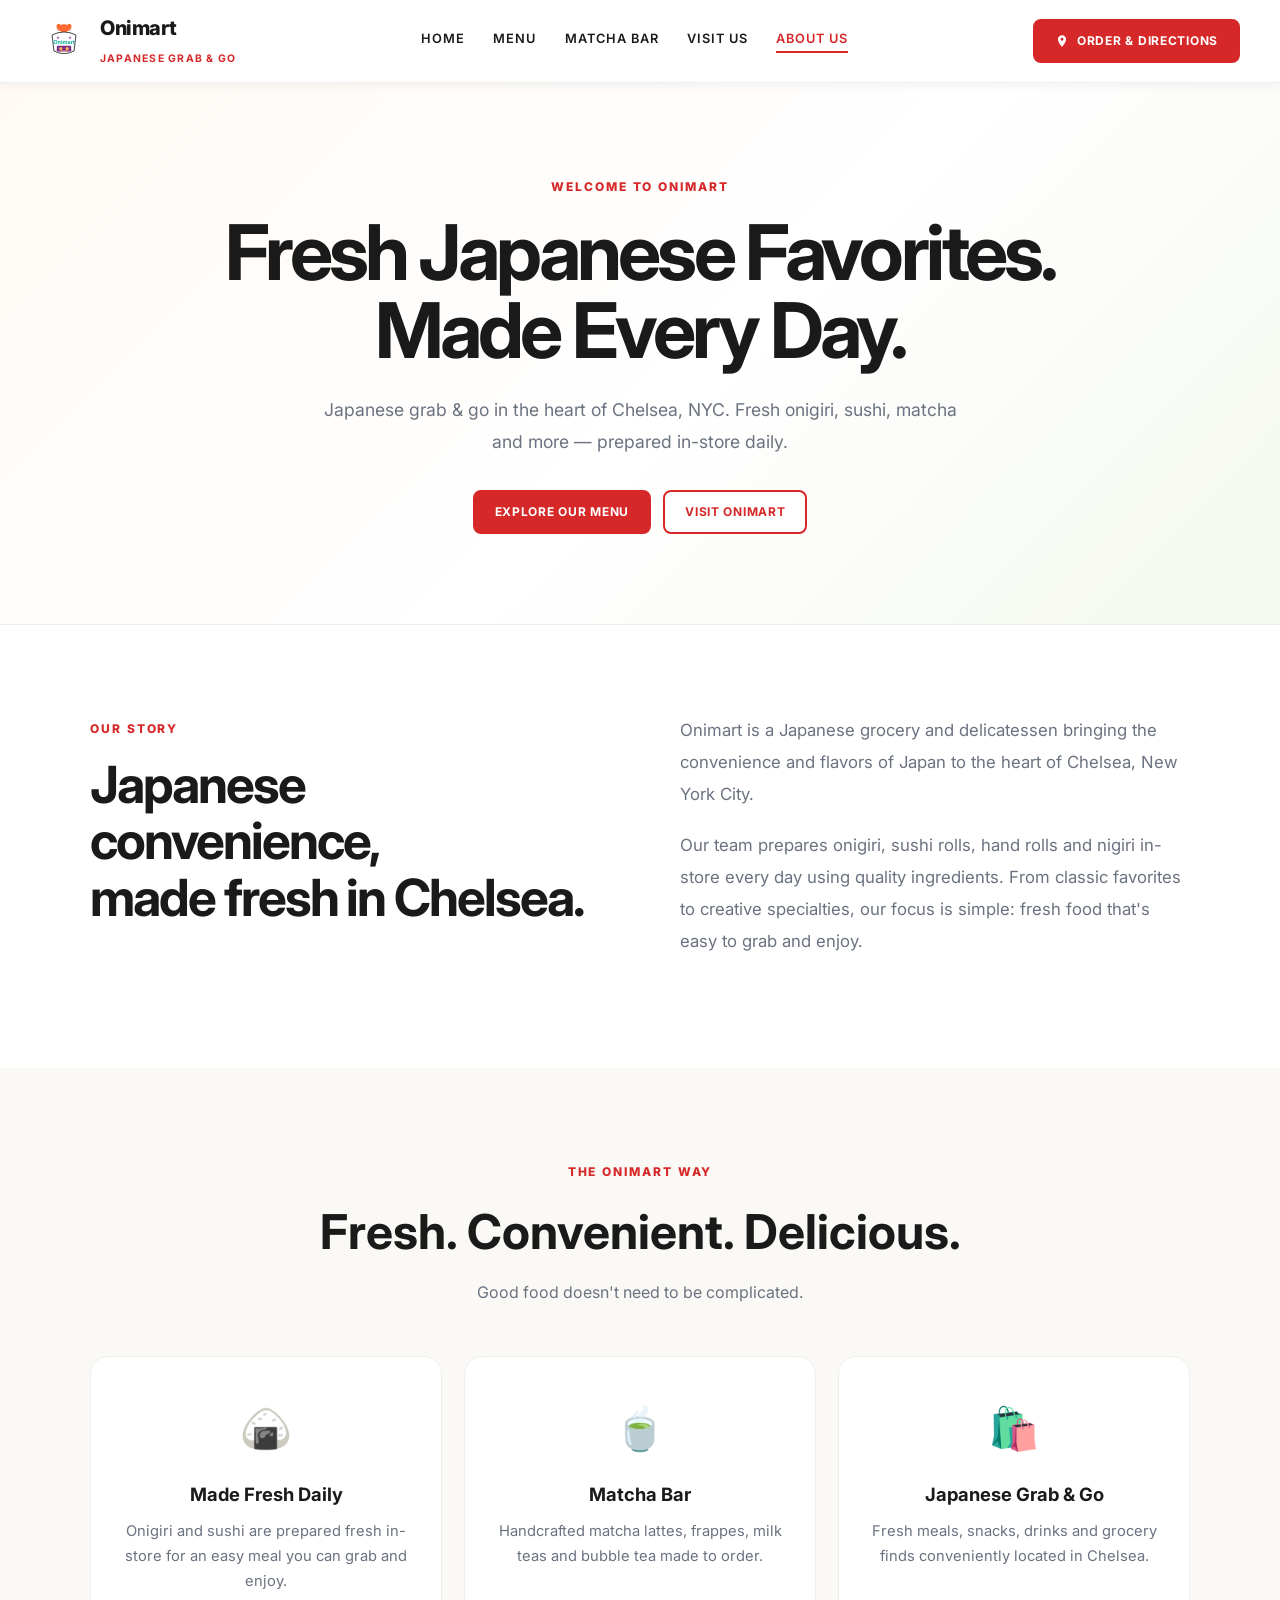
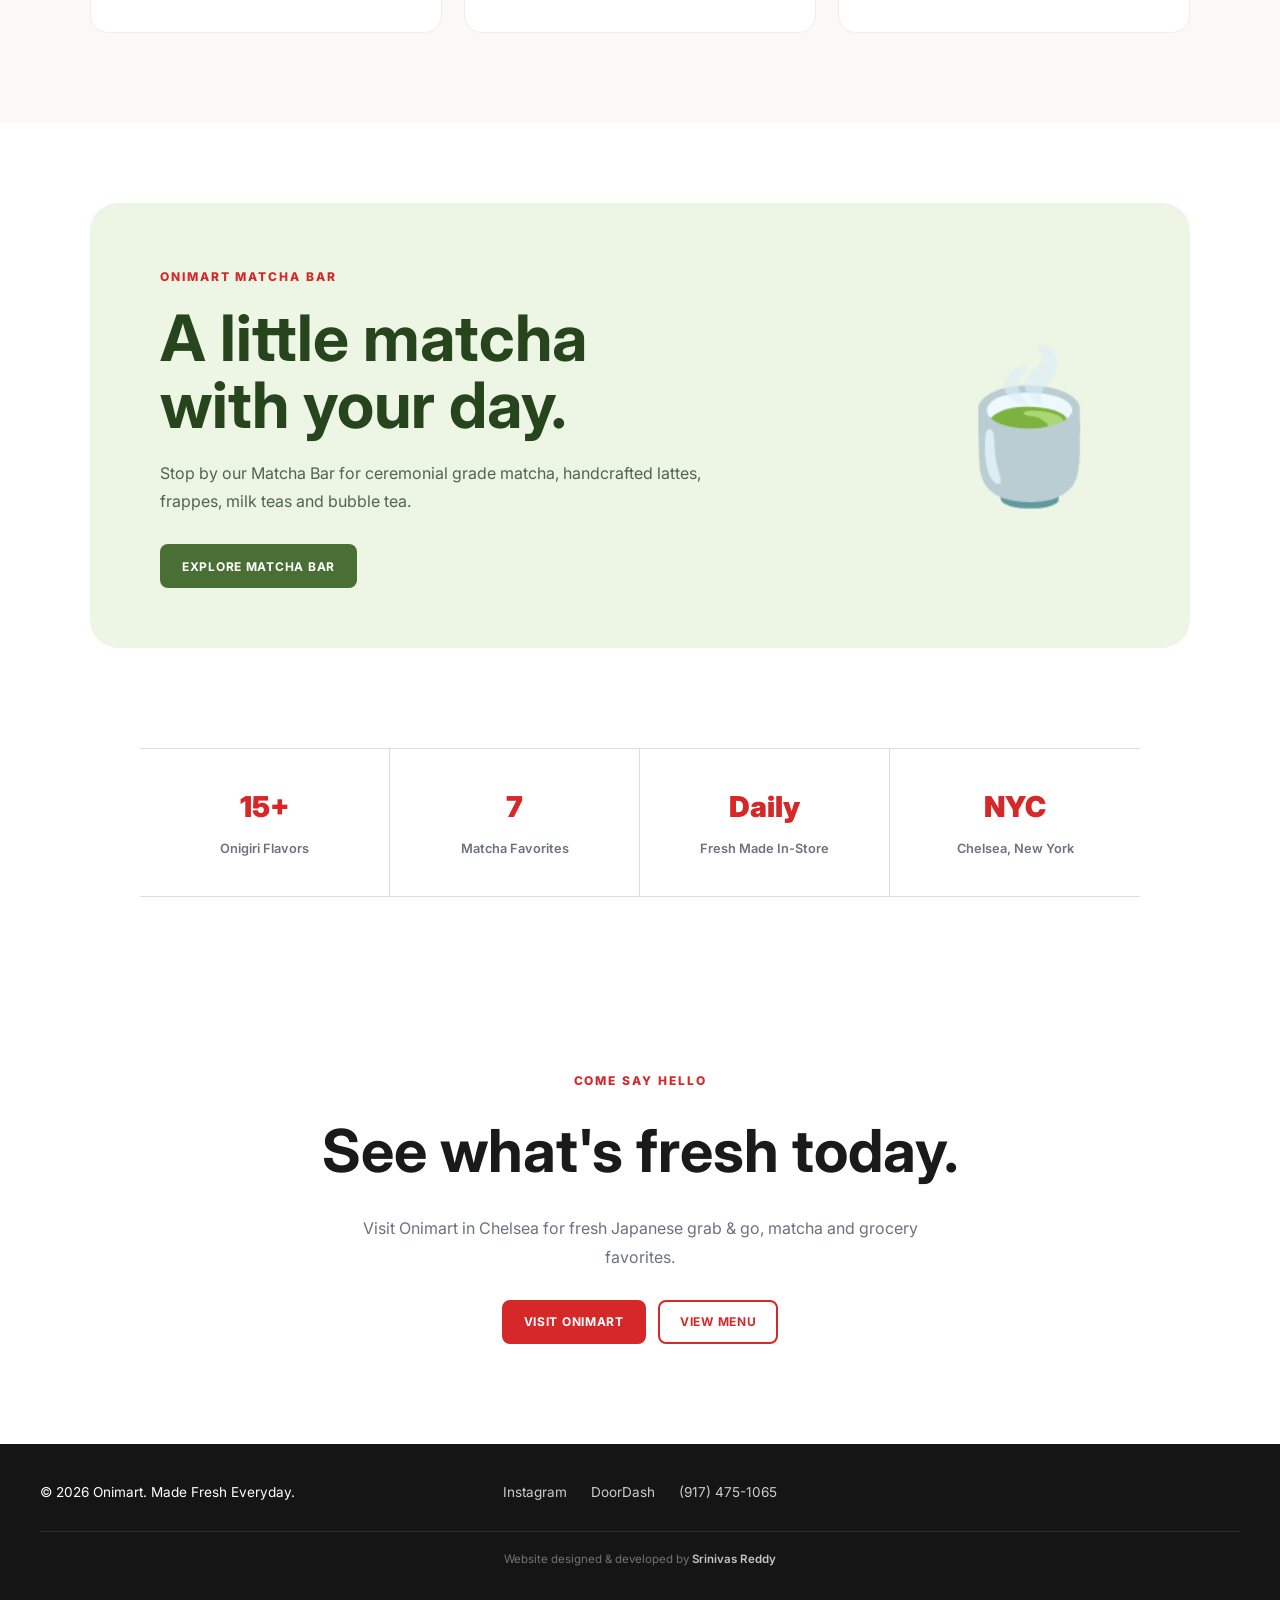
==== about.html @ 90e9485f "Upload Onimart website" ====
<!DOCTYPE html>
<html lang="en">
<head>
  <meta charset="UTF-8">
  <meta name="viewport" content="width=device-width, initial-scale=1.0">
  <meta name="description" content="About Onimart — Japanese grab & go grocery and delicatessen in Chelsea, NYC.">
  <title>About Us — Onimart</title>
  <link rel="preconnect" href="https://fonts.googleapis.com">
  <link rel="preconnect" href="https://fonts.gstatic.com" crossorigin>
  <link href="https://fonts.googleapis.com/css2?family=Inter:wght@400;600;700;800;900&display=swap" rel="stylesheet">
  <link rel="stylesheet" href="css/styles.css">
  <link rel="icon" href="assets/logo.svg" type="image/svg+xml">
</head>
<body>

  <header class="site-header">
    <div class="container header-inner">
      <a href="index.html" class="brand">
        <img src="assets/logo.svg" alt="Onimart logo">
        <div class="brand-text">
          <strong>Onimart</strong>
          <span>Japanese Grab &amp; Go</span>
        </div>
      </a>
      <button class="menu-toggle" aria-label="Toggle menu"><span></span><span></span><span></span></button>
      <nav class="main-nav">
        <a href="index.html">Home</a>
        <a href="menu.html">Menu</a>
        <a href="matcha-bar.html">Matcha Bar</a>
        <a href="visit.html">Visit Us</a>
        <a href="about.html" class="active">About Us</a>
      </nav>
      <a href="https://www.doordash.com/store/onimart-new-york-43599491/" class="btn btn-red header-cta" target="_blank" rel="noopener">
        <svg width="14" height="14" viewBox="0 0 24 24" fill="currentColor"><path d="M12 2C8.13 2 5 5.13 5 9c0 5.25 7 13 7 13s7-7.75 7-13c0-3.87-3.13-7-7-7zm0 9.5a2.5 2.5 0 010-5 2.5 2.5 0 010 5z"/></svg>
        Order &amp; Directions
      </a>
    </div>
  </header>

  <!-- ================= ABOUT HERO ================= -->
<section class="about-hero">
  <div class="container about-hero-inner">

    <span class="about-eyebrow">WELCOME TO ONIMART</span>

    <h1>Fresh Japanese Favorites.<br>Made Every Day.</h1>

    <p>
      Japanese grab &amp; go in the heart of Chelsea, NYC.
      Fresh onigiri, sushi, matcha and more — prepared in-store daily.
    </p>

    <div class="about-hero-actions">
      <a href="menu.html" class="btn btn-red">Explore Our Menu</a>
      <a href="visit.html" class="btn about-outline-btn">Visit Onimart</a>
    </div>

  </div>
</section>


<main>

  <!-- ================= OUR STORY ================= -->
  <section class="about-story">
    <div class="container about-story-grid">

      <div class="about-story-heading">
        <span class="about-small-title">OUR STORY</span>

        <h2>
          Japanese convenience,<br>
          made fresh in Chelsea.
        </h2>
      </div>

      <div class="about-story-text">
        <p>
          Onimart is a Japanese grocery and delicatessen bringing the
          convenience and flavors of Japan to the heart of Chelsea,
          New York City.
        </p>

        <p>
          Our team prepares onigiri, sushi rolls, hand rolls and nigiri
          in-store every day using quality ingredients. From classic
          favorites to creative specialties, our focus is simple:
          fresh food that's easy to grab and enjoy.
        </p>
      </div>

    </div>
  </section>


  <!-- ================= WHAT MAKES US ONIMART ================= -->
  <section class="about-features">
    <div class="container">

      <div class="about-section-heading">
        <span>THE ONIMART WAY</span>
        <h2>Fresh. Convenient. Delicious.</h2>
        <p>Good food doesn't need to be complicated.</p>
      </div>


      <div class="about-feature-grid">

        <div class="about-feature-card">
          <div class="about-feature-icon">🍙</div>

          <h3>Made Fresh Daily</h3>

          <p>
            Onigiri and sushi are prepared fresh in-store
            for an easy meal you can grab and enjoy.
          </p>
        </div>


        <div class="about-feature-card">
          <div class="about-feature-icon">🍵</div>

          <h3>Matcha Bar</h3>

          <p>
            Handcrafted matcha lattes, frappes, milk teas
            and bubble tea made to order.
          </p>
        </div>


        <div class="about-feature-card">
          <div class="about-feature-icon">🛍️</div>

          <h3>Japanese Grab &amp; Go</h3>

          <p>
            Fresh meals, snacks, drinks and grocery finds
            conveniently located in Chelsea.
          </p>
        </div>

      </div>
    </div>
  </section>


  <!-- ================= MATCHA FEATURE ================= -->
  <section class="about-matcha">
    <div class="container about-matcha-inner">

      <div class="about-matcha-content">

        <span class="about-small-title">ONIMART MATCHA BAR</span>

        <h2>A little matcha<br>with your day.</h2>

        <p>
          Stop by our Matcha Bar for ceremonial grade matcha,
          handcrafted lattes, frappes, milk teas and bubble tea.
        </p>

        <a href="matcha-bar.html" class="btn about-matcha-btn">
          Explore Matcha Bar
        </a>

      </div>

      <div class="about-matcha-decoration">
        <span>🍵</span>
      </div>

    </div>
  </section>


  <!-- ================= NUMBERS ================= -->
  <section class="about-numbers">
    <div class="container about-number-grid">

      <div class="about-number">
        <strong>15+</strong>
        <span>Onigiri Flavors</span>
      </div>

      <div class="about-number">
        <strong>7</strong>
        <span>Matcha Favorites</span>
      </div>

      <div class="about-number">
        <strong>Daily</strong>
        <span>Fresh Made In-Store</span>
      </div>

      <div class="about-number">
        <strong>NYC</strong>
        <span>Chelsea, New York</span>
      </div>

    </div>
  </section>


  <!-- ================= FINAL CTA ================= -->
  <section class="about-final">
    <div class="container">

      <span>COME SAY HELLO</span>

      <h2>See what's fresh today.</h2>

      <p>
        Visit Onimart in Chelsea for fresh Japanese grab &amp; go,
        matcha and grocery favorites.
      </p>

      <div class="about-final-buttons">
        <a href="visit.html" class="btn btn-red">Visit Onimart</a>
        <a href="menu.html" class="btn about-outline-btn">View Menu</a>
      </div>

    </div>
  </section>

</main>

  <footer class="site-footer">
    <div class="container footer-inner">
      <p>&copy; 2026 Onimart. Made Fresh Everyday.</p>
      <div class="footer-social">
        <a href="https://www.instagram.com/onimart_ny/" target="_blank" rel="noopener">Instagram</a>
        <a href="https://www.doordash.com/store/onimart-new-york-43599491/" target="_blank" rel="noopener">DoorDash</a>
        <a href="tel:+19174751065">(917) 475-1065</a>
      </div>
    </div>
        <!-- Developer Credit -->
  <div class="developer-credit">
    Website designed &amp; developed by
    <a href="https://www.linkedin.com/in/12srinivasreddy/"
       target="_blank"
       rel="noopener">
      Srinivas Reddy
    </a>
  </div>
  </footer>

  <script src="js/main.js"></script>
</body>
</html>
---- css/styles.css ----
/* Onimart — Japanese Grab & Go */

:root {
  --red: #d62828;
  --red-dark: #b91c1c;
  --red-light: #fef2f2;
  --black: #1a1a1a;
  --gray: #6b7280;
  --gray-light: #f3f4f6;
  --white: #ffffff;
  --cream: #faf8f5;
  --matcha: #7a9e7e;
  --matcha-light: #e8f0e9;
  --shadow: 0 4px 24px rgba(0, 0, 0, 0.08);
  --shadow-sm: 0 2px 12px rgba(0, 0, 0, 0.06);
  --radius: 12px;
  --font: "Inter", system-ui, -apple-system, sans-serif;
  --max-width: 1200px;
}

*, *::before, *::after {
  box-sizing: border-box;
  margin: 0;
  padding: 0;
}

html {
  scroll-behavior: smooth;
}

body {
  font-family: var(--font);
  color: var(--black);
  background: var(--white);
  line-height: 1.6;
  -webkit-font-smoothing: antialiased;
}

img {
  max-width: 100%;
  height: auto;
  display: block;
}

a {
  color: inherit;
  text-decoration: none;
}

ul {
  list-style: none;
}

.container {
  width: min(100% - 2rem, var(--max-width));
  margin-inline: auto;
}

/* ── Header ── */

.site-header {
  position: sticky;
  top: 0;
  z-index: 100;
  background: var(--white);
  border-bottom: 1px solid #eee;
  box-shadow: var(--shadow-sm);
}

.header-inner {
  display: flex;
  align-items: center;
  justify-content: space-between;
  gap: 1.5rem;
  padding: 0.75rem 0;
}

.brand {
  display: flex;
  align-items: center;
  gap: 0.75rem;
  flex-shrink: 0;
}

.brand img {
  width: 48px;
  height: 40px;
}

.brand-text strong {
  display: block;
  font-size: 1.25rem;
  font-weight: 800;
  letter-spacing: -0.02em;
}

.brand-text span {
  font-size: 0.65rem;
  font-weight: 700;
  color: var(--red);
  letter-spacing: 0.12em;
  text-transform: uppercase;
}

.main-nav {
  display: flex;
  gap: 1.75rem;
}

.main-nav a {
  font-size: 0.8rem;
  font-weight: 600;
  letter-spacing: 0.08em;
  text-transform: uppercase;
  color: var(--black);
  padding-bottom: 2px;
  border-bottom: 2px solid transparent;
  transition: color 0.2s, border-color 0.2s;
}

.main-nav a:hover,
.main-nav a.active {
  color: var(--red);
  border-bottom-color: var(--red);
}

.btn {
  display: inline-flex;
  align-items: center;
  gap: 0.5rem;
  padding: 0.65rem 1.25rem;
  font-size: 0.75rem;
  font-weight: 700;
  letter-spacing: 0.06em;
  text-transform: uppercase;
  border-radius: 8px;
  border: 2px solid transparent;
  cursor: pointer;
  transition: background 0.2s, color 0.2s, border-color 0.2s, transform 0.15s;
  white-space: nowrap;
}

.btn:hover {
  transform: translateY(-1px);
}

.btn-red {
  background: var(--red);
  color: var(--white);
  border-color: var(--red);
}

.btn-red:hover {
  background: var(--red-dark);
  border-color: var(--red-dark);
}

.btn-outline {
  background: var(--white);
  color: var(--red);
  border-color: var(--red);
}

.btn-outline:hover {
  background: var(--red-light);
}

.btn-sm {
  padding: 0.5rem 1rem;
  font-size: 0.7rem;
}

.menu-toggle {
  display: none;
  flex-direction: column;
  gap: 5px;
  background: none;
  border: none;
  cursor: pointer;
  padding: 4px;
}

.menu-toggle span {
  display: block;
  width: 24px;
  height: 2px;
  background: var(--black);
  transition: transform 0.3s, opacity 0.3s;
}

/* ── Hero ── */

.hero {
  position: relative;
  overflow: hidden;
  background: var(--cream);
}

.hero-inner {
  display: grid;
  grid-template-columns: 1fr 1fr;
  min-height: 520px;
  align-items: center;
}

.hero-content {
  position: relative;
  padding: 4rem 2rem 4rem 0;
}

.hero-sakura {
  position: absolute;
  top: -20px;
  left: -40px;
  width: 200px;
  pointer-events: none;
}

.hero-waves {
  position: absolute;
  bottom: 0;
  left: 0;
  width: 280px;
  pointer-events: none;
}

.hero-content h1 {
  font-size: clamp(2.5rem, 5vw, 3.75rem);
  font-weight: 900;
  line-height: 1.05;
  letter-spacing: -0.03em;
  text-transform: uppercase;
  margin-bottom: 1rem;
}

.hero-content h1 .red {
  color: var(--red);
  display: block;
}

.hero-content p {
  font-size: 1.05rem;
  color: var(--gray);
  max-width: 420px;
  margin-bottom: 2rem;
}

.hero-actions {
  display: flex;
  flex-wrap: wrap;
  gap: 1rem;
}

.hero-visual {
  position: relative;
  height: 100%;
  min-height: 400px;
}

.hero-image-wrap {
  position: relative;
  height: 100%;
  border-radius: 0 0 0 80px;
  overflow: hidden;
  background: none;
}

.hero-img {
  width: 100%;
  height: 100%;
  display: block;
  object-fit: cover;
  object-position: center;
}

.hero-shelf {
  position: absolute;
  inset: 0;
  display: flex;
  align-items: flex-end;
  justify-content: center;
  padding: 2rem;
  z-index: 2;
}

.hero-onigiri-row {
  display: flex;
  gap: 0.75rem;
  align-items: flex-end;
}

.onigiri-display {
  width: 72px;
  height: 88px;
  position: relative;
  animation: float 4s ease-in-out infinite;
}

.onigiri-display:nth-child(2) { animation-delay: 0.5s; }
.onigiri-display:nth-child(3) { animation-delay: 1s; }
.onigiri-display:nth-child(4) { animation-delay: 1.5s; }
.onigiri-display:nth-child(5) { animation-delay: 2s; }

@keyframes float {
  0%, 100% { transform: translateY(0); }
  50% { transform: translateY(-6px); }
}

.onigiri-shape {
  width: 100%;
  height: 100%;
  background: linear-gradient(145deg, #fff 0%, #f5f0e8 100%);
  clip-path: polygon(50% 0%, 100% 100%, 0% 100%);
  border-radius: 4px;
  box-shadow: 0 8px 24px rgba(0, 0, 0, 0.3);
  position: relative;
}

.onigiri-shape::after {
  content: "";
  position: absolute;
  bottom: 0;
  left: 10%;
  right: 10%;
  height: 35%;
  background: #1a472a;
  clip-path: polygon(50% 0%, 100% 100%, 0% 100%);
  border-radius: 0 0 4px 4px;
}

.onigiri-fill-salmon { background: linear-gradient(145deg, #fff 60%, #ff8c69 100%); }
.onigiri-fill-tuna { background: linear-gradient(145deg, #fff 60%, #e63946 100%); }
.onigiri-fill-eel { background: linear-gradient(145deg, #fff 60%, #6b4423 100%); }

.hero-badge {
  position: absolute;
  bottom: 2rem;
  right: 1.5rem;
  z-index: 3;
  width: 110px;
  height: 110px;
  background: var(--red);
  border-radius: 50%;
  display: flex;
  flex-direction: column;
  align-items: center;
  justify-content: center;
  color: var(--white);
  font-size: 0.65rem;
  font-weight: 800;
  letter-spacing: 0.05em;
  text-transform: uppercase;
  text-align: center;
  line-height: 1.3;
  box-shadow: 0 8px 32px rgba(214, 40, 40, 0.4);
  transform: rotate(-8deg);
}

.hero-badge svg {
  width: 16px;
  height: 16px;
  margin-top: 4px;
  fill: var(--white);
}

/* ── Section titles ── */

.section {
  padding: 5rem 0;
}

.section-title {
  text-align: center;
  margin-bottom: 3rem;
}

.section-title h2 {
  font-size: 1.75rem;
  font-weight: 800;
  letter-spacing: 0.15em;
  text-transform: uppercase;
  display: inline-flex;
  align-items: center;
  gap: 1.5rem;
}

.section-title h2::before,
.section-title h2::after {
  content: "";
  width: 60px;
  height: 2px;
  background: var(--red);
}

.section-title p {
  color: var(--gray);
  margin-top: 0.75rem;
  font-size: 0.95rem;
}

/* ── Product grid ── */

.products-grid {
  display: grid;
  grid-template-columns: repeat(6, 1fr);
  gap: 1.25rem;
}

.product-card {
  background: var(--white);
  border-radius: var(--radius);
  box-shadow: var(--shadow-sm);
  overflow: hidden;
  transition: transform 0.25s, box-shadow 0.25s;
  border: 1px solid #f0f0f0;
}

.product-card:hover {
  transform: translateY(-4px);
  box-shadow: var(--shadow);
}

.product-image {
  aspect-ratio: 1;
  display: flex;
  align-items: center;
  justify-content: center;
  position: relative;
  overflow: hidden;
}

.product-image.onigiri-bg {
  background: linear-gradient(180deg, #fafafa 0%, #f0ebe3 100%);
}

.product-image.sushi-bg {
  background: linear-gradient(180deg, #fafafa 0%, #eef5f0 100%);
}

.product-image.matcha-bg {
  background: linear-gradient(180deg, #f5faf5 0%, #dce8dc 100%);
}

.product-visual {
  width: 80%;
  height: 80%;
}

.product-info {
  padding: 1rem;
}

.product-info h3 {
  font-size: 0.85rem;
  font-weight: 700;
  text-transform: uppercase;
  letter-spacing: 0.02em;
  margin-bottom: 0.25rem;
}

.product-meta {
  display: flex;
  justify-content: space-between;
  align-items: baseline;
  margin-bottom: 0.5rem;
}

.product-price {
  color: var(--red);
  font-weight: 800;
  font-size: 1rem;
}

.product-info p {
  font-size: 0.72rem;
  color: var(--gray);
  line-height: 1.5;
}

/* ── Info footer section ── */

.info-section {
  background: var(--gray-light);
  padding: 5rem 0;
}

.info-grid {
  display: grid;
  grid-template-columns: repeat(4, 1fr);
  gap: 2rem;
  align-items: start;
}

.info-block h3 {
  font-size: 0.85rem;
  font-weight: 800;
  letter-spacing: 0.1em;
  text-transform: uppercase;
  margin-bottom: 1.25rem;
  display: flex;
  align-items: center;
  gap: 0.75rem;
}

.info-icon {
  width: 40px;
  height: 40px;
  background: var(--red);
  border-radius: 50%;
  display: flex;
  align-items: center;
  justify-content: center;
  flex-shrink: 0;
}

.info-icon svg {
  width: 20px;
  height: 20px;
  fill: var(--white);
}

.info-block address,
.info-block p {
  font-style: normal;
  font-size: 0.9rem;
  color: var(--gray);
  line-height: 1.8;
}

.info-block address a,
.info-block p a {
  color: var(--red);
  font-weight: 600;
}

.info-block address a:hover {
  text-decoration: underline;
}

.store-photo {
  border-radius: var(--radius);
  overflow: hidden;
  aspect-ratio: 4/3;
  background: linear-gradient(135deg, #1a1a2e 0%, #16213e 50%, #0f3460 100%);
  position: relative;
  box-shadow: var(--shadow);
}

.store-photo-inner {
  position: absolute;
  inset: 0;
  display: flex;
  flex-direction: column;
  align-items: center;
  justify-content: center;
  color: var(--white);
  text-align: center;
  padding: 1.5rem;
}

.store-photo-inner .store-sign {
  font-size: 2rem;
  font-weight: 900;
  letter-spacing: 0.05em;
  text-shadow: 0 0 30px rgba(214, 40, 40, 0.8);
  margin-bottom: 0.5rem;
}

.store-photo-inner span {
  font-size: 0.75rem;
  opacity: 0.8;
  letter-spacing: 0.1em;
  text-transform: uppercase;
}

.store-photo::before {
  content: "";
  position: absolute;
  inset: 0;
  background:
    radial-gradient(circle at 50% 30%, rgba(214, 40, 40, 0.3) 0%, transparent 60%),
    linear-gradient(to top, rgba(0,0,0,0.6) 0%, transparent 50%);
}

.about-text {
  font-size: 0.9rem;
  color: var(--gray);
  line-height: 1.8;
  margin-bottom: 1.5rem;
}

.map-embed {
  border-radius: var(--radius);
  overflow: hidden;
  aspect-ratio: 4/3;
  border: 1px solid #ddd;
  box-shadow: var(--shadow-sm);
}

.map-embed iframe {
  width: 100%;
  height: 100%;
  border: 0;
}

/* ── Menu page ── */

.page-hero {
  background: var(--cream);
  padding: 3rem 0;
  text-align: center;
  border-bottom: 1px solid #eee;
}

.page-hero h1 {
  font-size: 2.5rem;
  font-weight: 900;
  text-transform: uppercase;
  letter-spacing: 0.05em;
}

.page-hero p {
  color: var(--gray);
  margin-top: 0.5rem;
}

.menu-category {
  margin-bottom: 3.5rem;
}

.menu-category h2 {
  font-size: 1.25rem;
  font-weight: 800;
  text-transform: uppercase;
  letter-spacing: 0.1em;
  color: var(--red);
  margin-bottom: 1.5rem;
  padding-bottom: 0.5rem;
  border-bottom: 2px solid var(--red);
  display: inline-block;
}

.menu-items {
  display: grid;
  grid-template-columns: repeat(auto-fill, minmax(320px, 1fr));
  gap: 1rem;
}

.menu-item {
  display: flex;
  justify-content: space-between;
  align-items: flex-start;
  gap: 1rem;
  padding: 1.25rem;
  background: var(--white);
  border-radius: var(--radius);
  border: 1px solid #eee;
  transition: border-color 0.2s, box-shadow 0.2s;
}

.menu-item:hover {
  border-color: var(--red);
  box-shadow: var(--shadow-sm);
}

.menu-item-info h3 {
  font-size: 0.95rem;
  font-weight: 700;
  text-transform: uppercase;
  margin-bottom: 0.35rem;
}

.menu-item-info p {
  font-size: 0.8rem;
  color: var(--gray);
  line-height: 1.5;
}

.menu-item-price {
  font-size: 1.1rem;
  font-weight: 800;
  color: var(--red);
  white-space: nowrap;
}

.menu-item-price .sizes {
  font-size: 0.75rem;
  font-weight: 600;
  color: var(--gray);
  display: block;
  text-align: right;
  margin-top: 0.25rem;
}

.menu-note {
  background: var(--matcha-light);
  border: 1px solid var(--matcha);
  border-radius: var(--radius);
  padding: 1rem 1.25rem;
  font-size: 0.85rem;
  color: #4a6741;
  font-weight: 600;
  margin-bottom: 1.5rem;
  display: inline-flex;
  align-items: center;
  gap: 0.5rem;
}

/* ── Matcha page ── */

.matcha-page {
  background: var(--cream);
}

.matcha-header {
  text-align: center;
  padding: 3rem 0 2rem;
}

.matcha-header h1 {
  font-size: 2.5rem;
  font-weight: 900;
  text-transform: uppercase;
}

.matcha-header .tagline {
  color: var(--matcha);
  font-weight: 600;
  margin-top: 0.5rem;
}

.matcha-menu-box {
  background: var(--white);
  border: 2px solid var(--matcha);
  border-radius: 16px;
  padding: 2rem;
  max-width: 800px;
  margin: 0 auto 4rem;
  box-shadow: var(--shadow);
}

.matcha-section-title {
  background: var(--matcha);
  color: var(--white);
  font-size: 0.9rem;
  font-weight: 800;
  letter-spacing: 0.12em;
  text-transform: uppercase;
  padding: 0.5rem 1.25rem;
  border-radius: 999px;
  display: inline-block;
  margin-bottom: 1.5rem;
}

.matcha-item {
  display: flex;
  justify-content: space-between;
  align-items: baseline;
  padding: 0.75rem 0;
  border-bottom: 1px dotted #ccc;
  gap: 1rem;
}

.matcha-item:last-child {
  border-bottom: none;
}

.matcha-item-name {
  font-weight: 700;
  font-size: 0.95rem;
}

.matcha-item-desc {
  font-size: 0.8rem;
  color: var(--gray);
  margin-top: 0.15rem;
}

.matcha-item-prices {
  text-align: right;
  font-size: 0.85rem;
  font-weight: 700;
  color: var(--matcha);
  white-space: nowrap;
}

.matcha-visuals {
  display: flex;
  justify-content: center;
  gap: 2rem;
  margin: 2rem 0;
  flex-wrap: wrap;
}

.matcha-drink {
  width: 120px;
  height: 140px;
  position: relative;
}

/* ── CTA banner ── */

.order-banner {
  background: var(--red);
  color: var(--white);
  padding: 3rem 0;
  text-align: center;
}

.order-banner h2 {
  font-size: 1.5rem;
  font-weight: 800;
  margin-bottom: 0.5rem;
}

.order-banner p {
  opacity: 0.9;
  margin-bottom: 1.5rem;
}

.order-banner .btn {
  background: var(--white);
  color: var(--red);
  border-color: var(--white);
}

.order-banner .btn:hover {
  background: var(--cream);
}

.order-links {
  display: flex;
  justify-content: center;
  gap: 1rem;
  flex-wrap: wrap;
}

/* ── Site footer ── */

.site-footer {
  background: var(--black);
  color: #aaa;
  padding: 2.5rem 0;
  font-size: 0.85rem;
}

.footer-inner {
  display: flex;
  justify-content: space-between;
  align-items: center;
  flex-wrap: wrap;
  gap: 1rem;
}

.footer-inner a {
  color: #ccc;
  transition: color 0.2s;
}

.footer-inner a:hover {
  color: var(--white);
}

.footer-social {
  display: flex;
  gap: 1.5rem;
}

/* ── Responsive ── */

@media (max-width: 1100px) {
  .products-grid {
    grid-template-columns: repeat(3, 1fr);
  }
}

@media (max-width: 900px) {
  .hero-inner {
    grid-template-columns: 1fr;
  }

  .hero-content {
    padding: 3rem 0 1rem;
    text-align: center;
  }

  .hero-content p {
    margin-inline: auto;
  }

  .hero-actions {
    justify-content: center;
  }

  .hero-sakura,
  .hero-waves {
    opacity: 0.4;
  }

  .hero-visual {
    min-height: 320px;
  }

  .hero-image-wrap {
    border-radius: var(--radius);
  }

  .info-grid {
    grid-template-columns: repeat(2, 1fr);
  }

  .main-nav {
    display: none;
    position: absolute;
    top: 100%;
    left: 0;
    right: 0;
    background: var(--white);
    flex-direction: column;
    padding: 1rem 1.5rem 1.5rem;
    border-bottom: 1px solid #eee;
    box-shadow: var(--shadow);
  }

  .main-nav.open {
    display: flex;
  }

  .menu-toggle {
    display: flex;
  }

  .header-cta {
    display: none;
  }
}

@media (max-width: 600px) {
  .products-grid {
    grid-template-columns: repeat(2, 1fr);
    gap: 0.75rem;
  }

  .info-grid {
    grid-template-columns: 1fr;
  }

  .product-info h3 {
    font-size: 0.75rem;
  }

  .product-info p {
    display: none;
  }

  .hero-onigiri-row {
    gap: 0.4rem;
  }

  .onigiri-display {
    width: 52px;
    height: 64px;
  }

  .hero-badge {
    width: 80px;
    height: 80px;
    font-size: 0.55rem;
  }
}
/* =========================================
   FOOD BANNER SLIDER
========================================= */

.food-slider {
    width: 100%;
    background: #ffffff;

    /* Separation from Hero and Popular Items */
    padding: 50px 0 60px;

    overflow: hidden;
}

.food-slides {
    position: relative;

    width: calc(100% - 80px);
    max-width: 1400px;
    margin: 0 auto;

    /* Banner images are 4:1 */
    aspect-ratio: 4 / 1;

    overflow: hidden;
    border-radius: 20px;

    background: #ffffff;

    box-shadow:
        0 10px 35px rgba(0, 0, 0, 0.08);
}

.food-slide {
    position: absolute;
    inset: 0;

    width: 100%;
    height: 100%;

    /* IMPORTANT — show the complete banner */
    object-fit: contain;
    object-position: center;

    opacity: 0;

    transition: opacity 0.7s ease-in-out;
}

.food-slide.active {
    opacity: 1;
}


/* =========================================
   POPULAR ITEMS SPACING
========================================= */

#popular {
    padding-top: 70px;
}


/* =========================================
   TABLET / MOBILE
========================================= */

@media (max-width: 768px) {

    .food-slider {
        padding: 25px 0 40px;
    }

    .food-slides {
        width: calc(100% - 24px);
        border-radius: 12px;

        /* Keep exactly the same 4:1 shape */
        aspect-ratio: 4 / 1;

        box-shadow:
            0 6px 20px rgba(0, 0, 0, 0.08);
    }

    #popular {
        padding-top: 45px;
    }
}

/* =========================================
   MATCHA BAR - GATE OPENING INTRO
========================================= */

.matcha-hero {
  width: 100%;
  overflow: hidden;
  background: #f8f6f0;

  max-height: 500px;
  opacity: 1;

  transition:
    max-height 1.2s ease-in-out,
    opacity 0.8s ease-in-out,
    transform 1.2s ease-in-out,
    margin 1.2s ease-in-out,
    padding 1.2s ease-in-out;
}

.matcha-hero .container {
  max-width: 1500px;
  margin: 0 auto;
  padding: 25px 30px;
}

.matcha-hero-image {
  display: block;
  width: 100%;
  height: auto;
  border-radius: 16px;
}


/* After 2 seconds JS adds this class */

.matcha-hero.gate-open {
  transform: translateY(-100%);
  max-height: 0;
  opacity: 0;

  margin: 0;
  padding: 0;
}


/* Mobile */

@media (max-width: 768px) {

  .matcha-hero .container {
    padding: 15px;
  }

  .matcha-hero-image {
    width: 100%;
    height: auto;
    border-radius: 10px;
  }
}

.matcha-menu-notes {
  text-align: center;
  width: 100%;
  max-width: 1000px;
  margin: 30px auto;
  padding: 15px 20px;
}

.matcha-menu-notes p {
  text-align: center;
  margin: 5px 0;
}


/* =====================================================
   ONIMART ABOUT PAGE
===================================================== */

.about-hero {
  background: linear-gradient(135deg, #fffaf5 0%, #fff 55%, #f4f8ee 100%);
  padding: 90px 20px;
  text-align: center;
  border-bottom: 1px solid #eee;
}

.about-hero-inner {
  max-width: 850px;
  margin: auto;
}

.about-eyebrow,
.about-small-title {
  display: inline-block;
  color: var(--red);
  font-size: 0.75rem;
  font-weight: 800;
  letter-spacing: 0.16em;
  text-transform: uppercase;
  margin-bottom: 18px;
}

.about-hero h1 {
  font-size: clamp(2.6rem, 6vw, 5rem);
  line-height: 1.02;
  letter-spacing: -0.05em;
  margin: 0 0 24px;
  color: var(--black);
}

.about-hero p {
  max-width: 650px;
  margin: 0 auto 32px;
  font-size: 1.1rem;
  line-height: 1.8;
  color: var(--gray);
}

.about-hero-actions,
.about-final-buttons {
  display: flex;
  justify-content: center;
  flex-wrap: wrap;
  gap: 12px;
}

.about-outline-btn {
  background: #fff;
  border: 2px solid var(--red);
  color: var(--red);
}


/* OUR STORY */

.about-story {
  padding: 90px 20px;
}

.about-story-grid {
  max-width: 1100px;
  display: grid;
  grid-template-columns: 1fr 1fr;
  gap: 80px;
  align-items: start;
}

.about-story h2 {
  font-size: clamp(2rem, 4vw, 3.3rem);
  line-height: 1.1;
  margin: 0;
  letter-spacing: -0.04em;
}

.about-story-text p {
  color: var(--gray);
  font-size: 1.05rem;
  line-height: 1.9;
  margin: 0 0 20px;
}


/* FEATURES */

.about-features {
  background: #faf9f6;
  padding: 90px 20px;
}

.about-section-heading {
  text-align: center;
  margin: 0 auto 50px;
}

.about-section-heading span {
  color: var(--red);
  font-size: 0.75rem;
  font-weight: 800;
  letter-spacing: 0.16em;
}

.about-section-heading h2 {
  font-size: clamp(2rem, 4vw, 3rem);
  margin: 10px 0;
}

.about-section-heading p {
  color: var(--gray);
}

.about-feature-grid {
  max-width: 1100px;
  margin: auto;
  display: grid;
  grid-template-columns: repeat(3, 1fr);
  gap: 22px;
}

.about-feature-card {
  background: #fff;
  padding: 38px 30px;
  border-radius: 18px;
  border: 1px solid #eee;
  text-align: center;
  transition: transform 0.25s ease, box-shadow 0.25s ease;
}

.about-feature-card:hover {
  transform: translateY(-5px);
  box-shadow: 0 15px 35px rgba(0,0,0,0.08);
}

.about-feature-icon {
  font-size: 2.6rem;
  margin-bottom: 18px;
}

.about-feature-card h3 {
  font-size: 1.15rem;
  margin-bottom: 10px;
}

.about-feature-card p {
  color: var(--gray);
  line-height: 1.7;
  font-size: 0.92rem;
}


/* MATCHA */

.about-matcha {
  padding: 80px 20px;
}

.about-matcha-inner {
  max-width: 1100px;
  min-height: 380px;
  background: #edf5e5;
  border-radius: 28px;
  padding: 60px 70px;
  display: flex;
  align-items: center;
  justify-content: space-between;
  overflow: hidden;
}

.about-matcha-content {
  max-width: 550px;
}

.about-matcha-content h2 {
  font-size: clamp(2.2rem, 5vw, 4rem);
  line-height: 1.05;
  margin: 0 0 20px;
  color: #26451c;
}

.about-matcha-content p {
  color: #53644c;
  line-height: 1.8;
  margin-bottom: 28px;
}

.about-matcha-btn {
  background: #496f34;
  color: #fff;
}

.about-matcha-decoration {
  font-size: 9rem;
  padding-left: 40px;
}


/* NUMBERS */

.about-numbers {
  padding: 20px 20px 90px;
}

.about-number-grid {
  max-width: 1000px;
  display: grid;
  grid-template-columns: repeat(4, 1fr);
  border-top: 1px solid #ddd;
  border-bottom: 1px solid #ddd;
}

.about-number {
  padding: 35px 15px;
  text-align: center;
  border-right: 1px solid #ddd;
}

.about-number:last-child {
  border-right: 0;
}

.about-number strong {
  display: block;
  color: var(--red);
  font-size: 1.8rem;
  font-weight: 900;
  margin-bottom: 5px;
}

.about-number span {
  color: var(--gray);
  font-size: 0.8rem;
  font-weight: 600;
}


/* FINAL CTA */

.about-final {
  padding: 80px 20px 100px;
  text-align: center;
}

.about-final > .container {
  max-width: 800px;
}

.about-final > .container > span {
  color: var(--red);
  font-size: 0.75rem;
  font-weight: 800;
  letter-spacing: 0.16em;
}

.about-final h2 {
  font-size: clamp(2.2rem, 5vw, 3.7rem);
  margin: 12px 0 15px;
}

.about-final p {
  color: var(--gray);
  line-height: 1.8;
  max-width: 600px;
  margin: 0 auto 28px;
}


/* ================= MOBILE ================= */

@media (max-width: 768px) {

  .about-hero {
    padding: 60px 18px;
  }

  .about-hero h1 {
    font-size: 2.7rem;
  }

  .about-story {
    padding: 60px 20px;
  }

  .about-story-grid {
    grid-template-columns: 1fr;
    gap: 30px;
  }

  .about-feature-grid {
    grid-template-columns: 1fr;
  }

  .about-features {
    padding: 60px 18px;
  }

  .about-matcha {
    padding: 50px 15px;
  }

  .about-matcha-inner {
    padding: 45px 25px;
    min-height: auto;
    text-align: center;
    flex-direction: column;
  }

  .about-matcha-decoration {
    font-size: 6rem;
    padding: 35px 0 0;
  }

  .about-number-grid {
    grid-template-columns: repeat(2, 1fr);
  }

  .about-number:nth-child(2) {
    border-right: 0;
  }

  .about-number:nth-child(-n+2) {
    border-bottom: 1px solid #ddd;
  }

  .about-final {
    padding: 60px 20px 80px;
  }

  .about-hero-actions .btn,
  .about-final-buttons .btn {
    width: 100%;
    max-width: 300px;
  }
}



/* =========================================
   PROFESSIONAL HOME HERO
========================================= */

.hero-kicker {
  display: inline-block;
  margin-bottom: 18px;

  color: var(--red);
  font-size: 0.72rem;
  font-weight: 800;
  letter-spacing: 0.16em;
  text-transform: uppercase;
}

.hero-content h1 {
  font-size: clamp(3rem, 5vw, 5rem);
  line-height: 1;
  letter-spacing: -0.05em;
  margin-bottom: 24px;
}

.hero-content h1 .red {
  display: block;
}

.hero-description {
  max-width: 520px;
  margin-bottom: 30px;

  color: var(--gray);
  font-size: 1.05rem;
  line-height: 1.75;
}

.hero-actions {
  display: flex;
  align-items: center;
  gap: 14px;
}


/* Mobile */

@media (max-width: 768px) {

  .hero-kicker {
    font-size: 0.62rem;
    letter-spacing: 0.12em;
  }

  .hero-content h1 {
    font-size: clamp(2.6rem, 11vw, 3.8rem);
  }

  .hero-description {
    font-size: 0.95rem;
    line-height: 1.65;
  }

  .hero-actions {
    flex-wrap: wrap;
  }

}

/* =========================================
   POPULAR ITEMS - PROFESSIONAL DESIGN
========================================= */

.popular-heading {
    text-align: center;
    max-width: 650px;
    margin: 0 auto 42px;
}

.popular-kicker {
    display: block;
    margin-bottom: 10px;

    color: var(--red);
    font-size: 0.72rem;
    font-weight: 800;
    letter-spacing: 0.18em;
    text-transform: uppercase;
}

.popular-heading h2 {
    margin: 0 0 10px;

    font-size: clamp(2rem, 4vw, 3.2rem);
    line-height: 1.1;
    letter-spacing: -0.04em;
}

.popular-heading p {
    margin: 0;

    color: var(--gray);
    font-size: 0.95rem;
}


/* ===== PRODUCT GRID ===== */

.products-grid {
    display: grid;
    grid-template-columns: repeat(3, 1fr);

    gap: 24px;

    max-width: 1200px;
    margin: 0 auto;
}


/* ===== PRODUCT CARD ===== */

.product-card {
    background: #ffffff;

    border: 1px solid #eeeeee;
    border-radius: 20px;

    overflow: hidden;

    box-shadow: 0 5px 20px rgba(0, 0, 0, 0.04);

    transition:
        transform 0.25s ease,
        box-shadow 0.25s ease;
}

.product-card:hover {
    transform: translateY(-6px);

    box-shadow:
        0 18px 40px rgba(0, 0, 0, 0.09);
}


/* ===== PRODUCT IMAGE ===== */

.product-image {
    position: relative;

    width: 100%;
    aspect-ratio: 4 / 3;

    overflow: hidden;

    background: #f7f7f7;
}

.product-image img {
    width: 100%;
    height: 100%;

    display: block;

    object-fit: cover;
    object-position: center;

    transition: transform 0.4s ease;
}

.product-card:hover .product-image img {
    transform: scale(1.04);
}


/* ===== PRODUCT INFORMATION ===== */

.product-info {
    padding: 22px 22px 24px;
}

.product-info h3 {
    margin: 0 0 8px;

    color: var(--black);

    font-size: 1.08rem;
    font-weight: 800;
}

.product-info p {
    margin: 0;

    color: var(--gray);

    font-size: 0.87rem;
    line-height: 1.6;
}


/* =========================================
   TABLET
========================================= */

@media (max-width: 900px) {

    .products-grid {
        grid-template-columns: repeat(2, 1fr);
        gap: 18px;
    }
}


/* =========================================
   MOBILE
========================================= */

@media (max-width: 560px) {

    .popular-heading {
        margin-bottom: 28px;
        padding: 0 15px;
    }

    .popular-heading h2 {
        font-size: 2rem;
    }

    .products-grid {
        grid-template-columns: 1fr;
        gap: 18px;
    }

    .product-card {
        border-radius: 16px;
    }

    .product-info {
        padding: 18px;
    }
}



/* =========================================
   HOME MATCHA BAR FEATURE
========================================= */

.home-matcha-feature {
    padding: 90px 24px;
    background: #ffffff;
}

.home-matcha-feature-inner {
    max-width: 1200px;
    margin: 0 auto;

    display: grid;
    grid-template-columns: 1fr 1fr;
    align-items: stretch;

    background: #edf5e7;

    border-radius: 28px;
    overflow: hidden;
}

.home-matcha-feature-content {
    padding: 70px 65px;

    display: flex;
    flex-direction: column;
    justify-content: center;
}

.home-matcha-kicker {
    display: block;

    margin-bottom: 15px;

    color: #557642;

    font-size: 0.72rem;
    font-weight: 800;
    letter-spacing: 0.17em;

    text-transform: uppercase;
}

.home-matcha-feature-content h2 {
    margin: 0 0 20px;

    color: #24451e;

    font-size: clamp(2.4rem, 4vw, 3.8rem);
    line-height: 1.05;
    letter-spacing: -0.045em;
}

.home-matcha-feature-content p {
    max-width: 470px;

    margin: 0 0 30px;

    color: #596b52;

    font-size: 1rem;
    line-height: 1.8;
}

.home-matcha-button {
    align-self: flex-start;

    background: #456b34;
    color: #ffffff;

    border: 2px solid #456b34;
}

.home-matcha-button:hover {
    background: #345527;
    border-color: #345527;
}


/* ===== IMAGE ===== */

.home-matcha-feature-image {
    min-height: 430px;
    overflow: hidden;
}

.home-matcha-feature-image img {
    display: block;

    width: 100%;
    height: 100%;

    object-fit: cover;
    object-position: center;
}


/* =========================================
   MOBILE
========================================= */

@media (max-width: 768px) {

    .home-matcha-feature {
        padding: 55px 15px;
    }

    .home-matcha-feature-inner {
        grid-template-columns: 1fr;
        border-radius: 20px;
    }

    .home-matcha-feature-content {
        padding: 42px 25px;
        text-align: center;
    }

    .home-matcha-feature-content h2 {
        font-size: 2.4rem;
    }

    .home-matcha-feature-content p {
        margin-left: auto;
        margin-right: auto;
    }

    .home-matcha-button {
        align-self: center;
    }

    .home-matcha-feature-image {
        min-height: 300px;
    }
}



/* =========================================
   HOME - VISIT ONIMART
========================================= */

.home-visit {
    padding: 90px 24px;
    background: #faf9f7;
}

.home-visit-inner {
    max-width: 1200px;
    margin: 0 auto;

    display: grid;
    grid-template-columns: 0.85fr 1.15fr;

    background: #ffffff;

    border: 1px solid #eeeeee;
    border-radius: 28px;

    overflow: hidden;

    box-shadow:
        0 15px 45px rgba(0, 0, 0, 0.06);
}


/* ===== LEFT SIDE ===== */

.home-visit-content {
    padding: 60px;
}

.home-visit-kicker {
    display: block;

    margin-bottom: 14px;

    color: var(--red);

    font-size: 0.72rem;
    font-weight: 800;
    letter-spacing: 0.17em;
}

.home-visit-content h2 {
    margin: 0 0 20px;

    color: var(--black);

    font-size: clamp(2.5rem, 4vw, 3.8rem);
    line-height: 1.05;

    letter-spacing: -0.045em;
}

.home-visit-intro {
    max-width: 470px;

    margin: 0 0 35px;

    color: var(--gray);

    font-size: 0.95rem;
    line-height: 1.75;
}


/* ===== STORE DETAILS ===== */

.home-visit-detail {
    display: flex;
    align-items: flex-start;

    gap: 15px;

    padding: 18px 0;

    border-bottom: 1px solid #eeeeee;
}

.home-visit-icon {
    width: 38px;
    height: 38px;

    flex: 0 0 38px;

    display: flex;
    align-items: center;
    justify-content: center;

    background: #fff0f0;

    border-radius: 50%;

    color: var(--red);
}

.home-visit-icon svg {
    width: 18px;
    height: 18px;
}

.home-visit-detail strong {
    display: block;

    margin-bottom: 4px;

    color: var(--black);

    font-size: 0.88rem;
    font-weight: 800;
}

.home-visit-detail p {
    margin: 0;

    color: var(--gray);

    font-size: 0.9rem;
    line-height: 1.6;
}

.home-visit-detail a {
    color: var(--black);
    text-decoration: none;
}

.home-visit-detail a:hover {
    color: var(--red);
}


/* ===== BUTTONS ===== */

.home-visit-actions {
    display: flex;
    flex-wrap: wrap;

    gap: 12px;

    margin-top: 32px;
}


/* ===== MAP ===== */

.home-visit-map {
    min-height: 550px;

    background: #eeeeee;
}

.home-visit-map iframe {
    display: block;

    width: 100%;
    height: 100%;
    min-height: 550px;

    border: 0;
}


/* =========================================
   MOBILE
========================================= */

@media (max-width: 768px) {

    .home-visit {
        padding: 55px 15px;
    }

    .home-visit-inner {
        grid-template-columns: 1fr;

        border-radius: 20px;
    }

    .home-visit-content {
        padding: 40px 25px;
    }

    .home-visit-content h2 {
        font-size: 2.5rem;
    }

    .home-visit-actions {
        flex-direction: column;
    }

    .home-visit-actions .btn {
        width: 100%;
        text-align: center;
        justify-content: center;
    }

    .home-visit-map {
        min-height: 350px;
    }

    .home-visit-map iframe {
        min-height: 350px;
    }
}



/* =========================================
   HOME - ORDER ONLINE
========================================= */

.home-order {
    padding: 85px 24px;

    background: var(--red);

    text-align: center;
    color: #ffffff;
}

.home-order-inner {
    max-width: 800px;
    margin: 0 auto;
}

.home-order-kicker {
    display: block;

    margin-bottom: 14px;

    color: rgba(255,255,255,0.8);

    font-size: 0.7rem;
    font-weight: 800;
    letter-spacing: 0.2em;
    text-transform: uppercase;
}

.home-order h2 {
    margin: 0 0 15px;

    color: #ffffff;

    font-size: clamp(2.5rem, 5vw, 4rem);
    line-height: 1.05;
    letter-spacing: -0.045em;
}

.home-order p {
    max-width: 550px;

    margin: 0 auto 30px;

    color: rgba(255,255,255,0.88);

    font-size: 1rem;
    line-height: 1.7;
}


/* ===== BUTTONS ===== */

.home-order-actions {
    display: flex;
    justify-content: center;
    align-items: center;
    flex-wrap: wrap;

    gap: 12px;
}

.home-order-primary {
    background: #ffffff;
    color: var(--red);

    border: 2px solid #ffffff;
}

.home-order-primary:hover {
    background: #f8f8f8;
    color: var(--red);
}


.home-order-secondary {
    background: transparent;
    color: #ffffff;

    border: 2px solid rgba(255,255,255,0.8);
}

.home-order-secondary:hover {
    background: #ffffff;
    color: var(--red);
}


/* =========================================
   MOBILE
========================================= */

@media (max-width: 768px) {

    .home-order {
        padding: 65px 20px;
    }

    .home-order h2 {
        font-size: 2.6rem;
    }

    .home-order p {
        font-size: 0.95rem;
    }

    .home-order-actions {
        flex-direction: column;
    }

    .home-order-actions .btn {
        width: 100%;
        max-width: 300px;

        justify-content: center;
        text-align: center;
    }
}


/* =========================================
   MENU OPENING BANNER
========================================= */

.menu-opening-banner {
    width: 100%;
    max-height: 700px;

    overflow: hidden;

    background: #f8f3e9;

    opacity: 1;

    transition:
        max-height 1.2s cubic-bezier(0.76, 0, 0.24, 1),
        opacity 0.7s ease;
}

.menu-opening-banner img {
    display: block;

    width: 100%;
    height: auto;

    object-fit: contain;
}


/* Shutter opens upward */

.menu-opening-banner.open {
    max-height: 0;
    opacity: 0;
}


/* MOBILE */

@media (max-width: 768px) {

    .menu-opening-banner {
        max-height: 500px;
    }

    .menu-opening-banner img {
        width: 100%;
        height: auto;
    }
}


/* =========================================
   ONIMART FOOTER
========================================= */

.site-footer {
    background: #151515;
    color: #fff;
    padding: 38px 0;
}

.footer-inner {
    display: grid;
    grid-template-columns: 1fr auto 1fr;
    align-items: center;
    gap: 40px;
}


/* LEFT */

.footer-brand strong {
    display: block;
    font-size: 1.25rem;
    font-weight: 900;
    margin-bottom: 6px;
}

.footer-brand p {
    margin: 0;
    color: rgba(255,255,255,0.55);
    font-size: 0.78rem;
}


/* CENTER */

.footer-order {
    text-align: center;
}

.footer-order-title {
    display: block;
    margin-bottom: 12px;

    font-size: 0.68rem;
    font-weight: 800;
    letter-spacing: 0.18em;

    color: rgba(255,255,255,0.55);
}

.footer-delivery-links {
    display: flex;
    align-items: center;
    justify-content: center;
    gap: 12px;
}


/* DELIVERY LOGO CARDS */

.footer-delivery-links a {
    width: 112px;
    height: 48px;

    display: flex;
    align-items: center;
    justify-content: center;

    padding: 7px 12px;

    background: #fff;
    border-radius: 9px;

    box-shadow: 0 3px 10px rgba(0,0,0,0.18);

    transition:
        transform 0.2s ease,
        box-shadow 0.2s ease;
}

.footer-delivery-links a:hover {
    transform: translateY(-3px);
    box-shadow: 0 7px 18px rgba(0,0,0,0.28);
}

.footer-delivery-links img {
    display: block;

    max-width: 92px;
    max-height: 30px;

    width: auto;
    height: auto;

    object-fit: contain;
}


/* RIGHT */

.footer-contact {
    display: flex;
    justify-content: flex-end;
    align-items: center;
    gap: 22px;
}

.footer-contact a {
    color: rgba(255,255,255,0.75);
    text-decoration: none;

    font-size: 0.82rem;
    font-weight: 600;

    transition: color 0.2s ease;
}

.footer-contact a:hover {
    color: #fff;
}


/* =========================
   MOBILE
========================= */

@media (max-width: 768px) {

    .site-footer {
        padding: 34px 20px;
    }

    .footer-inner {
        display: flex;
        flex-direction: column;
        text-align: center;
        gap: 25px;
    }

    .footer-delivery-links {
        gap: 8px;
    }

    .footer-delivery-links a {
        width: 92px;
        height: 43px;
        padding: 6px 8px;
    }

    .footer-delivery-links img {
        max-width: 76px;
        max-height: 25px;
    }

    .footer-contact {
        justify-content: center;
        flex-wrap: wrap;
        gap: 18px;
    }
}

/* ===== Developer Credit ===== */

.developer-credit {
    max-width: 1200px;
    margin: 28px auto 0;
    padding: 18px 20px 0;

    border-top: 1px solid rgba(255, 255, 255, 0.10);

    text-align: center;
    font-size: 0.72rem;
    color: rgba(255, 255, 255, 0.40);
}

.developer-credit a {
    color: rgba(255, 255, 255, 0.75);
    font-weight: 600;
    text-decoration: none;
}

.developer-credit a:hover {
    color: #ffffff;
}
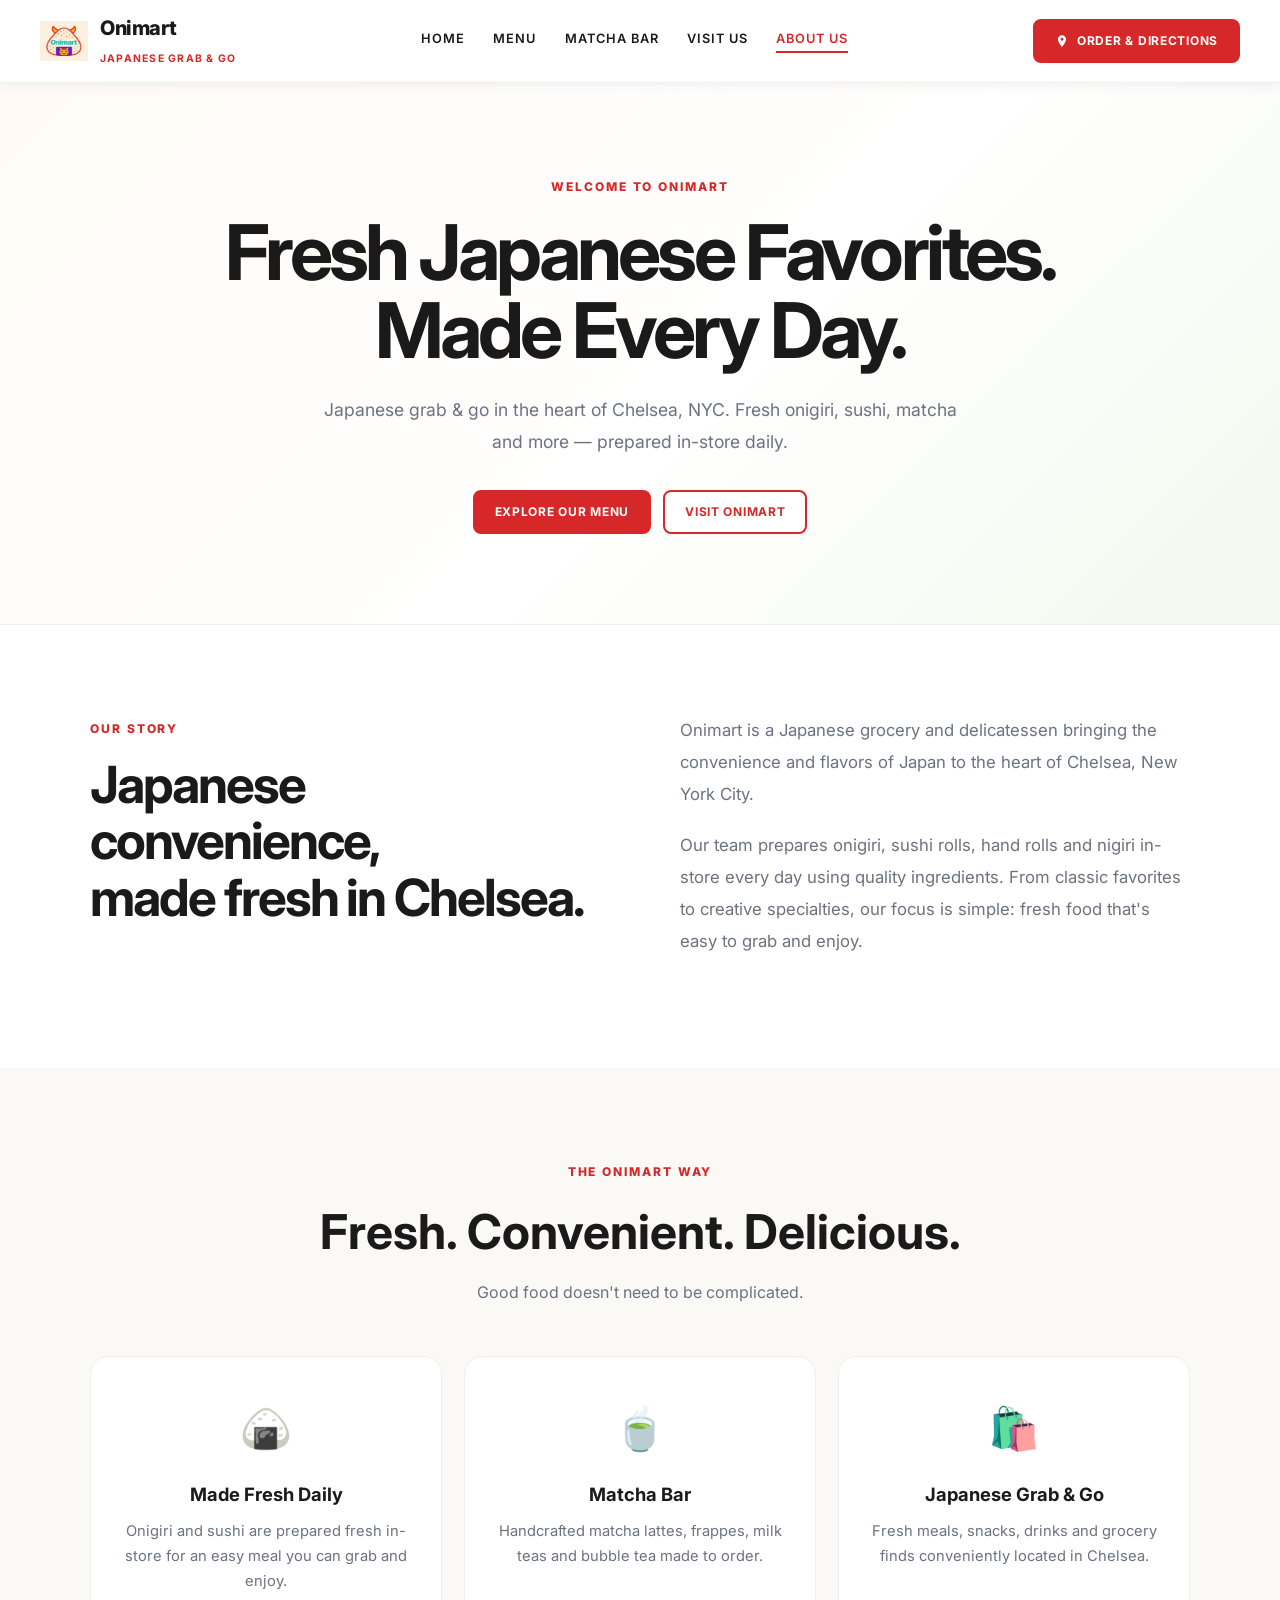
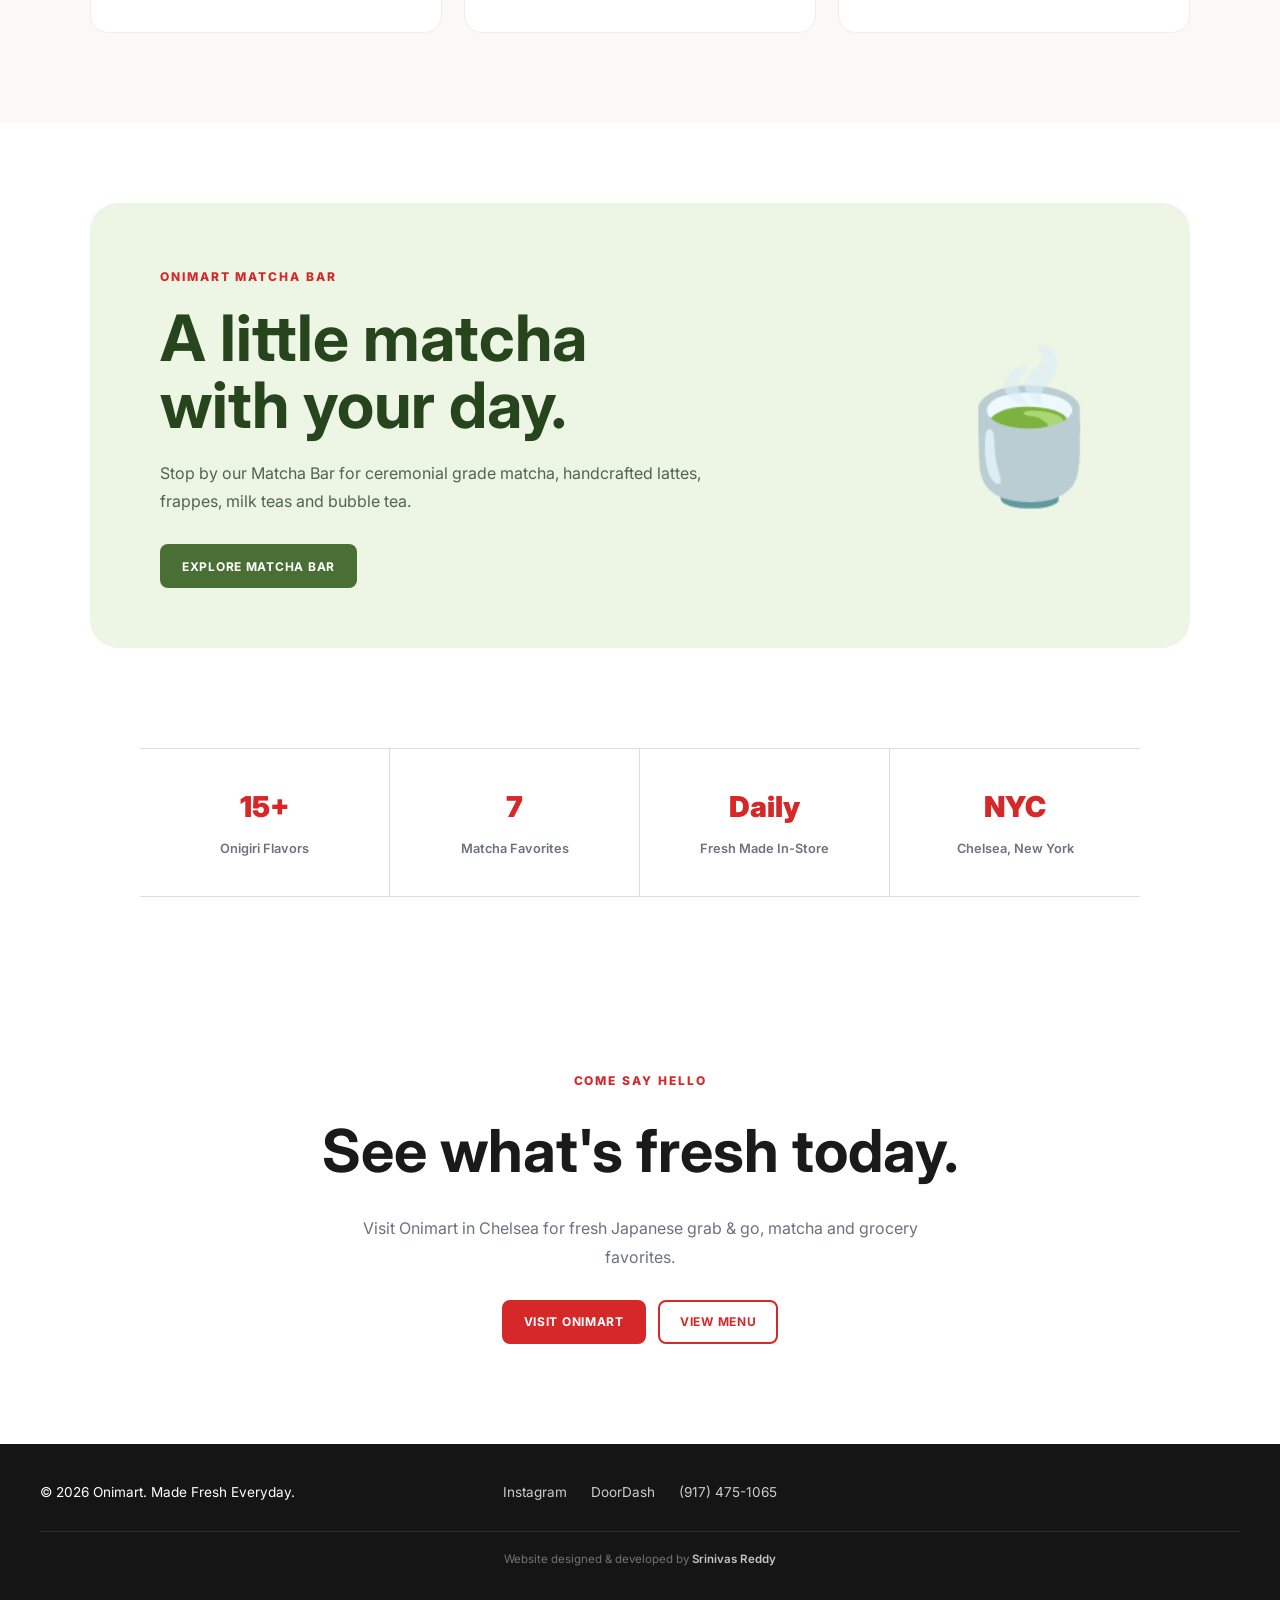
==== commit 8aa4bf94: "Update about.html logo.png" ====
--- a/about.html
+++ b/about.html
@@ -9,14 +9,14 @@
   <link rel="preconnect" href="https://fonts.gstatic.com" crossorigin>
   <link href="https://fonts.googleapis.com/css2?family=Inter:wght@400;600;700;800;900&display=swap" rel="stylesheet">
   <link rel="stylesheet" href="css/styles.css">
-  <link rel="icon" href="assets/logo.svg" type="image/svg+xml">
+  <link rel="icon" href="assets/logo.png" type="image/svg+xml">
 </head>
 <body>
 
   <header class="site-header">
     <div class="container header-inner">
       <a href="index.html" class="brand">
-        <img src="assets/logo.svg" alt="Onimart logo">
+        <img src="assets/logo.png" alt="Onimart logo">
         <div class="brand-text">
           <strong>Onimart</strong>
           <span>Japanese Grab &amp; Go</span>
